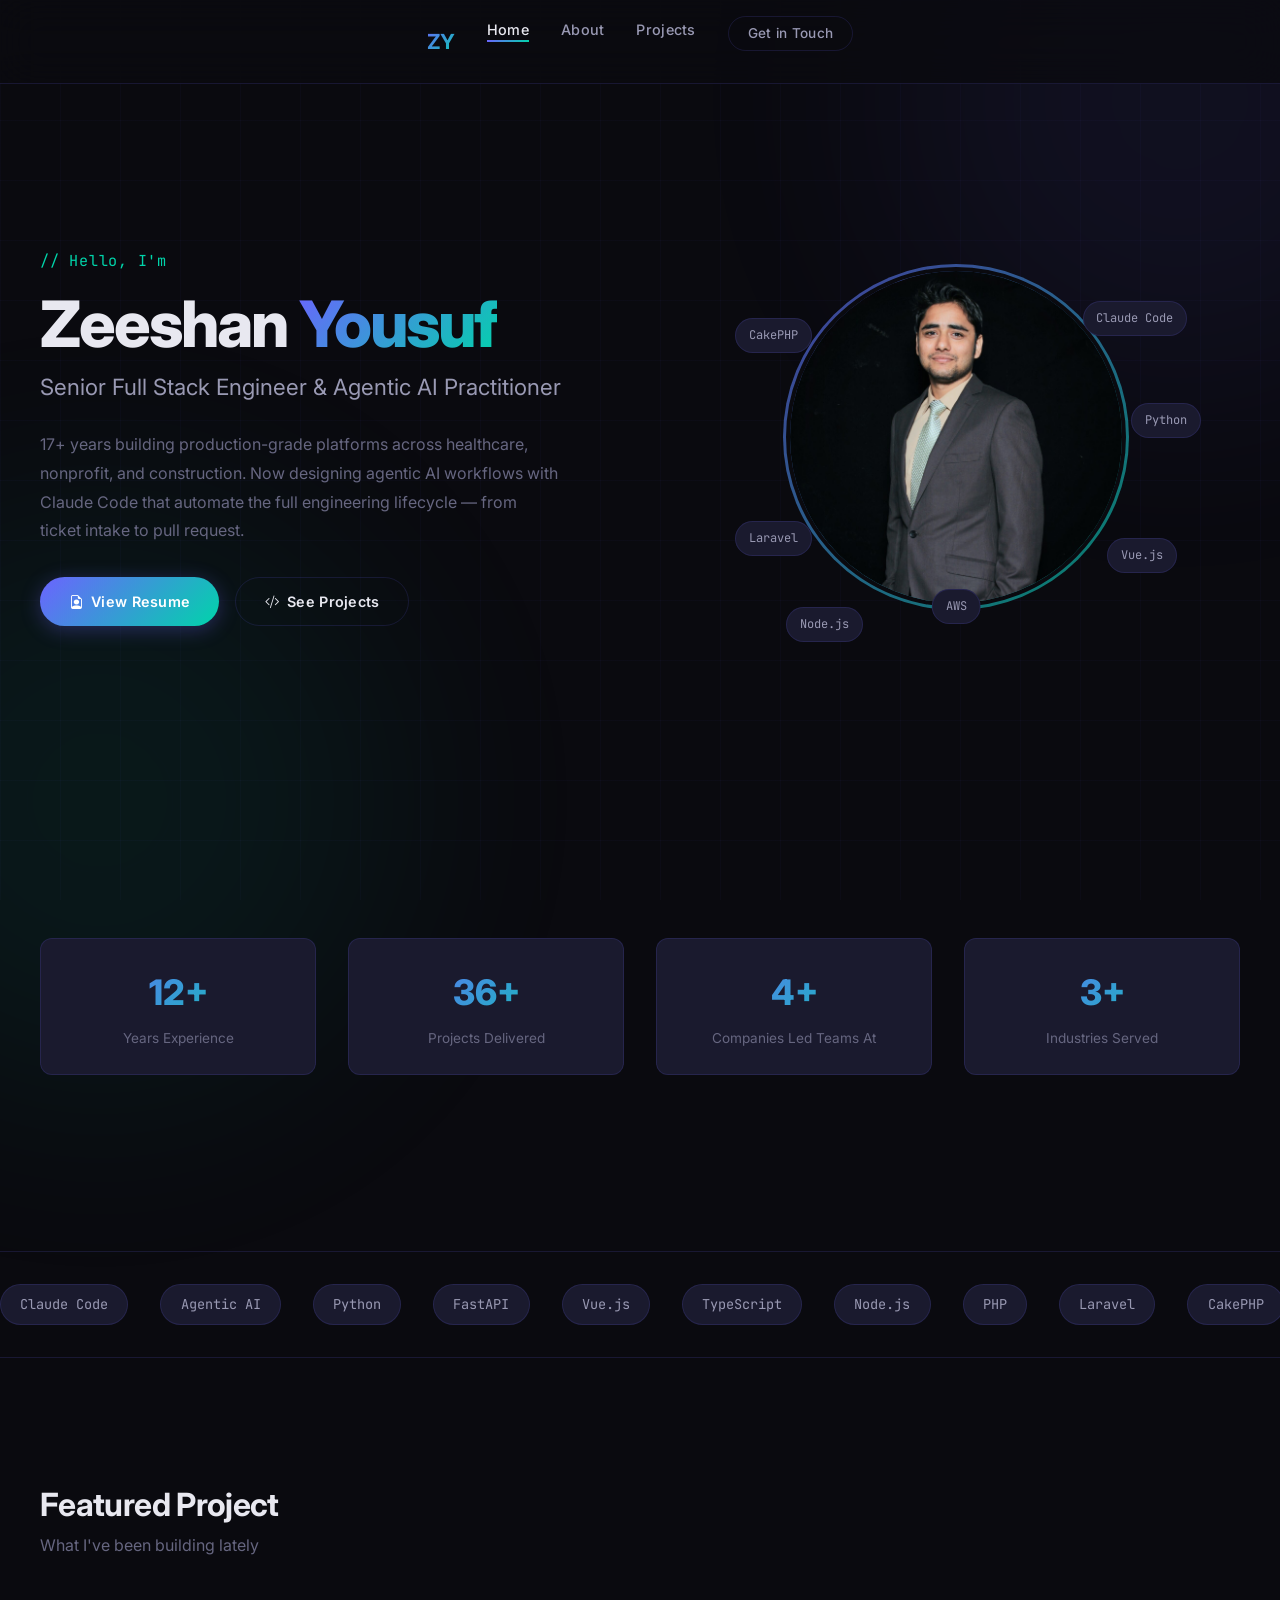
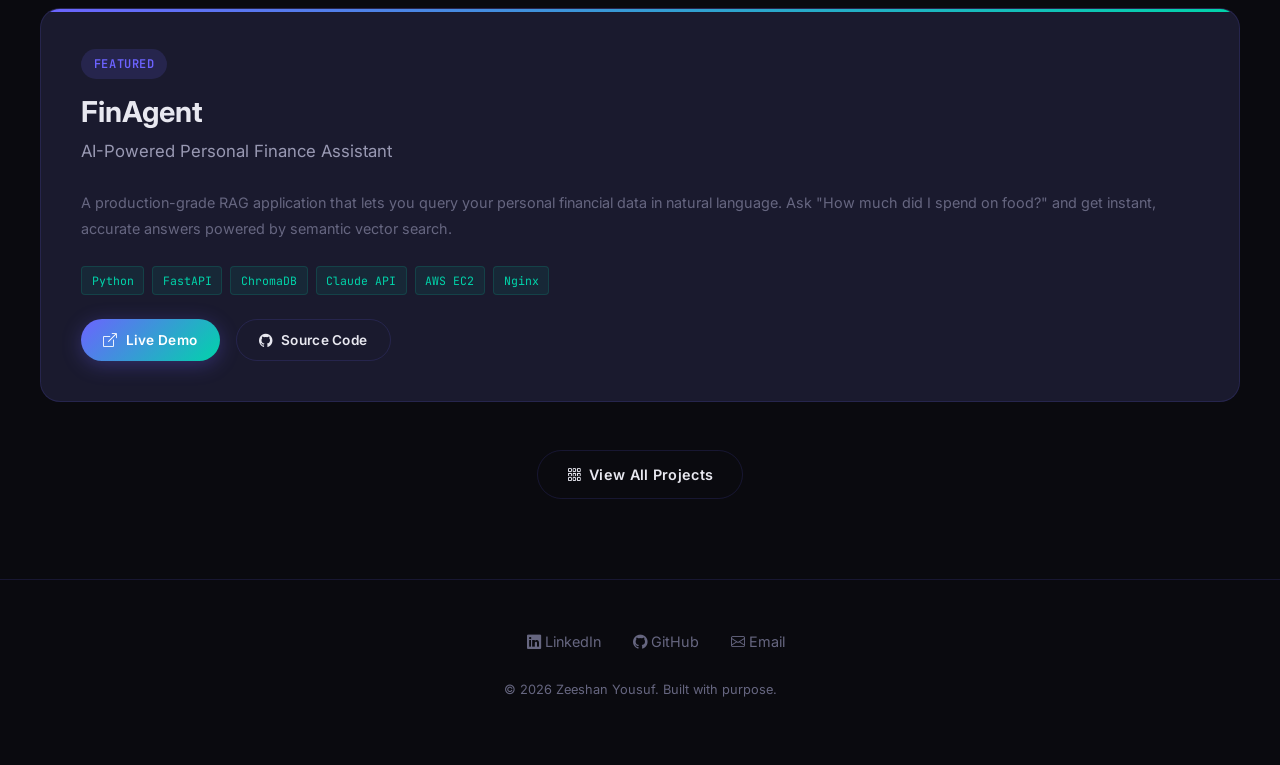
==== index.html @ 99ed528f "Initial portfolio site" ====
<!DOCTYPE html>
<html lang="en">
<head>
  <meta charset="UTF-8">
  <meta name="viewport" content="width=device-width, initial-scale=1.0">
  <title>Zeeshan Yousuf - Senior Full Stack Engineer & AI Practitioner</title>
  <meta name="description" content="Zeeshan Yousuf - Senior Full Stack Engineer & Agentic AI Practitioner with 17+ years of experience building production-grade web platforms and AI-powered systems.">
  <meta name="keywords" content="Zeeshan Yousuf, Full Stack Engineer, AI Engineer, Agentic AI, Software Developer, Vue.js, Node.js, Python, Cloud Architecture">
  <meta name="author" content="Zeeshan Yousuf">

  <!-- Open Graph -->
  <meta property="og:title" content="Zeeshan Yousuf - Senior Full Stack Engineer & AI Practitioner">
  <meta property="og:description" content="17+ years building production-grade web platforms. Now designing agentic AI workflows that automate the full engineering lifecycle.">
  <meta property="og:type" content="website">
  <meta property="og:url" content="https://zeeshanyousuf.io">

  <!-- Twitter Card -->
  <meta name="twitter:card" content="summary_large_image">
  <meta name="twitter:title" content="Zeeshan Yousuf - Senior Full Stack Engineer & AI Practitioner">

  <!-- JSON-LD Structured Data -->
  <script type="application/ld+json">
  {
    "@context": "https://schema.org",
    "@type": "Person",
    "name": "Zeeshan Yousuf",
    "url": "https://zeeshanyousuf.io",
    "jobTitle": "Senior Full Stack Engineer & Agentic AI Practitioner",
    "email": "manoswati@gmail.com",
    "sameAs": [
      "https://linkedin.com/in/zeeshanyousuf",
      "https://github.com/ZeeshanYousuf"
    ],
    "knowsAbout": ["Full Stack Development", "Agentic AI", "Cloud Architecture", "Vue.js", "Node.js", "Python", "AWS"]
  }
  </script>

  <!-- Fonts -->
  <link rel="preconnect" href="https://fonts.googleapis.com">
  <link rel="preconnect" href="https://fonts.gstatic.com" crossorigin>
  <link href="https://fonts.googleapis.com/css2?family=Inter:wght@300;400;500;600;700;800&family=JetBrains+Mono:wght@400;500;700&display=swap" rel="stylesheet">

  <!-- Bootstrap 5 -->
  <link href="https://cdn.jsdelivr.net/npm/bootstrap@5.3.3/dist/css/bootstrap.min.css" rel="stylesheet">
  <!-- Bootstrap Icons -->
  <link href="https://cdn.jsdelivr.net/npm/bootstrap-icons@1.11.3/font/bootstrap-icons.min.css" rel="stylesheet">

  <link rel="stylesheet" href="styles.css">
  <link rel="canonical" href="https://zeeshanyousuf.io">
</head>
<body>

  <!-- Background Effects -->
  <div class="bg-grid"></div>
  <div class="bg-glow bg-glow-1"></div>
  <div class="bg-glow bg-glow-2"></div>

  <!-- Navigation -->
  <nav class="nav">
    <div class="nav-inner">
      <a href="index.html" class="nav-logo">ZY</a>
      <button class="nav-toggle" id="navToggle" aria-label="Toggle navigation">
        <span></span><span></span><span></span>
      </button>
      <ul class="nav-links" id="navLinks">
        <li><a href="index.html" class="active">Home</a></li>
        <li><a href="about.html">About</a></li>
        <li><a href="projects.html">Projects</a></li>
        <li><a href="mailto:manoswati@gmail.com" class="btn btn-outline" style="padding: 0.4rem 1.2rem; font-size: 0.85rem;">Get in Touch</a></li>
      </ul>
    </div>
  </nav>

  <!-- Hero Section -->
  <section class="hero">
    <div class="hero-content">
      <div class="hero-text">
        <p class="hero-greeting">// Hello, I'm</p>
        <h1 class="hero-name">Zeeshan <span class="gradient-text">Yousuf</span></h1>
        <p class="hero-title">Senior Full Stack Engineer & Agentic AI Practitioner</p>
        <p class="hero-summary">
          17+ years building production-grade platforms across healthcare, nonprofit, and construction.
          Now designing agentic AI workflows with Claude Code that automate the full engineering lifecycle —
          from ticket intake to pull request.
        </p>
        <div class="hero-cta">
          <a href="about.html" class="btn btn-primary">
            <i class="bi bi-file-earmark-person"></i> View Resume
          </a>
          <a href="projects.html" class="btn btn-outline">
            <i class="bi bi-code-slash"></i> See Projects
          </a>
        </div>
      </div>

      <div class="hero-photo">
        <div class="photo-frame">
          <!-- Replace with your photo: <img src="assets/photo.jpg" alt="Zeeshan Yousuf"> -->
          <img src="assets/photo.JPG" alt="Zeeshan Yousuf" onerror="this.style.display='none';this.nextElementSibling.style.display='flex';">
          <div class="photo-placeholder" style="display:none;">
            <i class="bi bi-person-fill"></i>
          </div>
          <span class="tech-float">Claude Code</span>
          <span class="tech-float">Python</span>
          <span class="tech-float">Vue.js</span>
          <span class="tech-float">AWS</span>
          <span class="tech-float">Laravel</span>
          <span class="tech-float">CakePHP</span>
          <span class="tech-float">Node.js</span>
        </div>
      </div>
    </div>
  </section>

  <!-- Stats -->
  <section class="section">
    <div class="section-inner">
      <div class="stats">
        <div class="stat fade-in">
          <div class="stat-number" data-count="17">0</div>
          <div class="stat-label">Years Experience</div>
        </div>
        <div class="stat fade-in">
          <div class="stat-number" data-count="50">0</div>
          <div class="stat-label">Projects Delivered</div>
        </div>
        <div class="stat fade-in">
          <div class="stat-number" data-count="6">0</div>
          <div class="stat-label">Companies Led Teams At</div>
        </div>
        <div class="stat fade-in">
          <div class="stat-number" data-count="5">0</div>
          <div class="stat-label">Industries Served</div>
        </div>
      </div>
    </div>
  </section>

  <!-- Skills Marquee -->
  <section class="skills-marquee">
    <div class="marquee-track">
      <span class="skill-tag">Claude Code</span>
      <span class="skill-tag">Agentic AI</span>
      <span class="skill-tag">Python</span>
      <span class="skill-tag">FastAPI</span>
      <span class="skill-tag">Vue.js</span>
      <span class="skill-tag">TypeScript</span>
      <span class="skill-tag">Node.js</span>
      <span class="skill-tag">PHP</span>
      <span class="skill-tag">Laravel</span>
      <span class="skill-tag">CakePHP</span>
      <span class="skill-tag">AWS</span>
      <span class="skill-tag">Docker</span>
      <span class="skill-tag">MongoDB</span>
      <span class="skill-tag">MySQL</span>
      <span class="skill-tag">Redis</span>
      <span class="skill-tag">ChromaDB</span>
      <span class="skill-tag">REST APIs</span>
      <span class="skill-tag">CI/CD</span>
      <span class="skill-tag">Microservices</span>
      <span class="skill-tag">Stripe</span>
      <!-- Duplicate for seamless loop -->
      <span class="skill-tag">Claude Code</span>
      <span class="skill-tag">Agentic AI</span>
      <span class="skill-tag">Python</span>
      <span class="skill-tag">FastAPI</span>
      <span class="skill-tag">Vue.js</span>
      <span class="skill-tag">TypeScript</span>
      <span class="skill-tag">Node.js</span>
      <span class="skill-tag">PHP</span>
      <span class="skill-tag">Laravel</span>
      <span class="skill-tag">CakePHP</span>
      <span class="skill-tag">AWS</span>
      <span class="skill-tag">Docker</span>
      <span class="skill-tag">MongoDB</span>
      <span class="skill-tag">MySQL</span>
      <span class="skill-tag">Redis</span>
      <span class="skill-tag">ChromaDB</span>
      <span class="skill-tag">REST APIs</span>
      <span class="skill-tag">CI/CD</span>
      <span class="skill-tag">Microservices</span>
      <span class="skill-tag">Stripe</span>
    </div>
  </section>

  <!-- Featured Project Preview -->
  <section class="section">
    <div class="section-inner">
      <h2 class="section-title fade-in">Featured Project</h2>
      <p class="section-subtitle fade-in">What I've been building lately</p>

      <div class="project-hero fade-in">
        <span class="project-hero-badge">FEATURED</span>
        <h3 class="project-hero-title">FinAgent</h3>
        <p class="project-hero-subtitle">AI-Powered Personal Finance Assistant</p>
        <p class="project-hero-details" style="list-style: none;">
          A production-grade RAG application that lets you query your personal financial data
          in natural language. Ask "How much did I spend on food?" and get instant, accurate answers
          powered by semantic vector search.
        </p>
        <div class="project-hero-tech">
          <span class="tech-badge">Python</span>
          <span class="tech-badge">FastAPI</span>
          <span class="tech-badge">ChromaDB</span>
          <span class="tech-badge">Claude API</span>
          <span class="tech-badge">AWS EC2</span>
          <span class="tech-badge">Nginx</span>
        </div>
        <div class="project-hero-links">
          <a href="https://finagent.zeeshanyousuf.io" target="_blank" class="btn btn-primary" style="font-size:0.85rem; padding:0.6rem 1.4rem;">
            <i class="bi bi-box-arrow-up-right"></i> Live Demo
          </a>
          <a href="https://github.com/ZeeshanYousuf/finagent" target="_blank" class="btn btn-outline" style="font-size:0.85rem; padding:0.6rem 1.4rem;">
            <i class="bi bi-github"></i> Source Code
          </a>
        </div>
      </div>

      <div class="text-center">
        <a href="projects.html" class="btn btn-outline">
          <i class="bi bi-grid-3x3-gap"></i> View All Projects
        </a>
      </div>
    </div>
  </section>

  <!-- Footer -->
  <footer class="footer">
    <div class="footer-inner">
      <ul class="footer-links">
        <li><a href="https://linkedin.com/in/zeeshanyousuf" target="_blank"><i class="bi bi-linkedin"></i> LinkedIn</a></li>
        <li><a href="https://github.com/ZeeshanYousuf" target="_blank"><i class="bi bi-github"></i> GitHub</a></li>
        <li><a href="mailto:manoswati@gmail.com"><i class="bi bi-envelope"></i> Email</a></li>
      </ul>
      <p class="footer-copy">&copy; 2026 Zeeshan Yousuf. Built with purpose.</p>
    </div>
  </footer>

  <!-- Bootstrap JS + jQuery -->
  <script src="https://code.jquery.com/jquery-3.7.1.min.js"></script>
  <script src="https://cdn.jsdelivr.net/npm/bootstrap@5.3.3/dist/js/bootstrap.bundle.min.js"></script>
  <script src="main.js"></script>
</body>
</html>
---- styles.css ----
/* ============================================
   Zeeshan Yousuf - Portfolio
   Dark modern theme with gradient accents
   ============================================ */

/* --- Reset & Base --- */
*, *::before, *::after { margin: 0; padding: 0; box-sizing: border-box; }

:root {
  --bg-primary: #0a0a0f;
  --bg-secondary: #12121a;
  --bg-card: #1a1a2e;
  --bg-card-hover: #1f1f35;
  --text-primary: #e8e8f0;
  --text-secondary: #9999b3;
  --text-muted: #666680;
  --accent-1: #6c63ff;
  --accent-2: #00d4aa;
  --accent-gradient: linear-gradient(135deg, #6c63ff 0%, #00d4aa 100%);
  --accent-gradient-text: linear-gradient(135deg, #6c63ff 0%, #00d4aa 50%, #6c63ff 100%);
  --border-subtle: rgba(108, 99, 255, 0.15);
  --shadow-glow: 0 0 30px rgba(108, 99, 255, 0.1);
  --radius: 12px;
  --radius-lg: 20px;
  --transition: 0.3s cubic-bezier(0.4, 0, 0.2, 1);
  --font-main: 'Inter', -apple-system, BlinkMacSystemFont, 'Segoe UI', sans-serif;
  --font-mono: 'JetBrains Mono', 'Fira Code', monospace;
  --max-width: 1200px;
}

html { scroll-behavior: smooth; }

body {
  font-family: var(--font-main);
  background: var(--bg-primary);
  color: var(--text-primary);
  line-height: 1.7;
  overflow-x: hidden;
}

a { color: var(--accent-2); text-decoration: none; transition: var(--transition); }
a:hover { color: var(--accent-1); }

img { max-width: 100%; display: block; }

/* --- Background Effects --- */
.bg-grid {
  position: fixed;
  top: 0; left: 0;
  width: 100%; height: 100%;
  background-image:
    linear-gradient(rgba(108, 99, 255, 0.03) 1px, transparent 1px),
    linear-gradient(90deg, rgba(108, 99, 255, 0.03) 1px, transparent 1px);
  background-size: 60px 60px;
  z-index: 0;
  pointer-events: none;
}

.bg-glow {
  position: fixed;
  width: 600px; height: 600px;
  border-radius: 50%;
  filter: blur(120px);
  opacity: 0.07;
  z-index: 0;
  pointer-events: none;
}

.bg-glow-1 { top: -200px; right: -200px; background: var(--accent-1); }
.bg-glow-2 { bottom: -200px; left: -200px; background: var(--accent-2); }

/* --- Navigation --- */
.nav {
  position: fixed;
  top: 0; left: 0; right: 0;
  z-index: 1000;
  padding: 1rem 2rem;
  backdrop-filter: blur(20px);
  background: rgba(10, 10, 15, 0.8);
  border-bottom: 1px solid var(--border-subtle);
  transition: var(--transition);
}

.nav-inner {
  max-width: var(--max-width);
  margin: 0 auto;
  display: flex;
  align-items: center;
  justify-content: space-between;
}

.nav-logo {
  font-size: 1.3rem;
  font-weight: 700;
  background: var(--accent-gradient);
  -webkit-background-clip: text;
  -webkit-text-fill-color: transparent;
  background-clip: text;
  letter-spacing: -0.02em;
}

.nav-links { display: flex; gap: 2rem; list-style: none; }

.nav-links a {
  color: var(--text-secondary);
  font-size: 0.9rem;
  font-weight: 500;
  letter-spacing: 0.02em;
  position: relative;
  padding: 0.25rem 0;
}

.nav-links a::after {
  content: '';
  position: absolute;
  bottom: 0; left: 0;
  width: 0; height: 2px;
  background: var(--accent-gradient);
  transition: width var(--transition);
}

.nav-links a:hover { color: var(--text-primary); }
.nav-links a:hover::after,
.nav-links a.active::after { width: 100%; }
.nav-links a.active { color: var(--text-primary); }

/* Mobile nav toggle */
.nav-toggle { display: none; background: none; border: none; cursor: pointer; padding: 0.5rem; }
.nav-toggle span {
  display: block; width: 24px; height: 2px;
  background: var(--text-primary);
  margin: 6px 0;
  transition: var(--transition);
}

/* --- Hero Section --- */
.hero {
  min-height: 90vh;
  display: flex;
  align-items: center;
  justify-content: center;
  position: relative;
  z-index: 1;
  padding: 6rem 2rem 2rem;
}

.hero-content {
  max-width: var(--max-width);
  width: 100%;
  display: grid;
  grid-template-columns: 1fr 1fr;
  gap: 4rem;
  align-items: center;
}

.hero-text { animation: fadeInUp 0.8s ease-out; }

.hero-greeting {
  font-family: var(--font-mono);
  font-size: 0.95rem;
  color: var(--accent-2);
  margin-bottom: 1rem;
  letter-spacing: 0.05em;
}

.hero-name {
  font-size: clamp(2.5rem, 5vw, 4rem);
  font-weight: 800;
  line-height: 1.1;
  margin-bottom: 0.5rem;
  letter-spacing: -0.03em;
}

.hero-name .gradient-text {
  background: var(--accent-gradient);
  -webkit-background-clip: text;
  -webkit-text-fill-color: transparent;
  background-clip: text;
}

.hero-title {
  font-size: clamp(1.1rem, 2vw, 1.4rem);
  color: var(--text-secondary);
  font-weight: 400;
  margin-bottom: 1.5rem;
}

.hero-summary {
  color: var(--text-muted);
  font-size: 1rem;
  max-width: 520px;
  margin-bottom: 2rem;
  line-height: 1.8;
}

.hero-cta { display: flex; gap: 1rem; flex-wrap: wrap; }

.btn {
  display: inline-flex;
  align-items: center;
  gap: 0.5rem;
  padding: 0.8rem 1.8rem;
  border-radius: 50px;
  font-size: 0.9rem;
  font-weight: 600;
  letter-spacing: 0.02em;
  transition: var(--transition);
  cursor: pointer;
  border: none;
}

.btn-primary {
  background: var(--accent-gradient);
  color: #fff;
  box-shadow: 0 4px 20px rgba(108, 99, 255, 0.3);
}

.btn-primary:hover {
  transform: translateY(-2px);
  box-shadow: 0 8px 30px rgba(108, 99, 255, 0.4);
  color: #fff;
}

.btn-outline {
  background: transparent;
  color: var(--text-primary);
  border: 1px solid var(--border-subtle);
}

.btn-outline:hover {
  border-color: var(--accent-1);
  background: rgba(108, 99, 255, 0.05);
  color: var(--text-primary);
  transform: translateY(-2px);
}

/* Hero photo */
.hero-photo {
  display: flex;
  justify-content: center;
  align-items: center;
  animation: fadeInUp 0.8s ease-out 0.2s both;
}

.photo-frame {
  position: relative;
  width: 340px;
  height: 340px;
}

.photo-frame::before {
  content: '';
  position: absolute;
  inset: -3px;
  border-radius: 50%;
  background: var(--accent-gradient);
  opacity: 0.6;
  animation: rotate 8s linear infinite;
}

@keyframes rotate {
  to { transform: rotate(360deg); }
}

.photo-frame img {
  width: 100%;
  height: 100%;
  object-fit: cover;
  object-position: center 15%;
  border-radius: 50%;
  position: relative;
  z-index: 1;
  border: 4px solid var(--bg-primary);
}

.photo-placeholder {
  width: 100%;
  height: 100%;
  border-radius: 50%;
  background: var(--bg-card);
  display: flex;
  align-items: center;
  justify-content: center;
  position: relative;
  z-index: 1;
  border: 4px solid var(--bg-primary);
  font-size: 5rem;
  color: var(--text-muted);
}

/* Floating tech badges around photo */
.tech-float {
  position: absolute;
  padding: 0.4rem 0.8rem;
  background: var(--bg-card);
  border: 1px solid var(--border-subtle);
  border-radius: 50px;
  font-size: 0.75rem;
  font-family: var(--font-mono);
  color: var(--text-secondary);
  z-index: 2;
  animation: float 3s ease-in-out infinite;
  white-space: nowrap;
}

.tech-float:nth-child(2) { top: -5%; left: 50%; transform: translateX(-50%); animation-delay: 0s; }
.tech-float:nth-child(3) { top: 10%; right: -18%; animation-delay: 0.5s; }
.tech-float:nth-child(4) { top: 40%; right: -22%; animation-delay: 1s; }
.tech-float:nth-child(5) { bottom: 10%; right: -15%; animation-delay: 1.5s; }
.tech-float:nth-child(6) { bottom: -5%; left: 50%; transform: translateX(-50%); animation-delay: 2s; }
.tech-float:nth-child(7) { bottom: 15%; left: -15%; animation-delay: 2.5s; }
.tech-float:nth-child(8) { top: 15%; left: -15%; animation-delay: 3s; }

@keyframes float {
  0%, 100% { transform: translateY(0); }
  50% { transform: translateY(-10px); }
}

/* --- Section Shared --- */
.section {
  position: relative;
  z-index: 1;
  padding: 5rem 2rem;
}

.section-inner {
  max-width: var(--max-width);
  margin: 0 auto;
}

.section-title {
  font-size: 2rem;
  font-weight: 700;
  margin-bottom: 0.5rem;
  letter-spacing: -0.02em;
}

.section-subtitle {
  color: var(--text-muted);
  font-size: 1rem;
  margin-bottom: 3rem;
}

/* --- Stats Bar (landing) --- */
.stats {
  display: grid;
  grid-template-columns: repeat(4, 1fr);
  gap: 2rem;
  padding: 3rem 0;
}

.stat {
  text-align: center;
  padding: 1.5rem;
  background: var(--bg-card);
  border: 1px solid var(--border-subtle);
  border-radius: var(--radius);
  transition: var(--transition);
}

.stat:hover {
  border-color: var(--accent-1);
  transform: translateY(-4px);
  box-shadow: var(--shadow-glow);
}

.stat-number {
  font-size: 2.2rem;
  font-weight: 800;
  background: var(--accent-gradient);
  -webkit-background-clip: text;
  -webkit-text-fill-color: transparent;
  background-clip: text;
}

.stat-label {
  font-size: 0.85rem;
  color: var(--text-muted);
  margin-top: 0.25rem;
}

/* --- Skills Marquee (landing) --- */
.skills-marquee {
  overflow: hidden;
  padding: 2rem 0;
  border-top: 1px solid var(--border-subtle);
  border-bottom: 1px solid var(--border-subtle);
  margin: 3rem 0;
}

.marquee-track {
  display: flex;
  gap: 2rem;
  animation: scroll 30s linear infinite;
  width: max-content;
}

.marquee-track:hover { animation-play-state: paused; }

.skill-tag {
  padding: 0.5rem 1.2rem;
  background: var(--bg-card);
  border: 1px solid var(--border-subtle);
  border-radius: 50px;
  font-size: 0.85rem;
  font-family: var(--font-mono);
  color: var(--text-secondary);
  white-space: nowrap;
}

@keyframes scroll {
  to { transform: translateX(-50%); }
}

/* --- Timeline (about page) --- */
.timeline { position: relative; padding-left: 3rem; }

.timeline::before {
  content: '';
  position: absolute;
  left: 0;
  top: 0;
  bottom: 0;
  width: 2px;
  background: linear-gradient(to bottom, var(--accent-1), var(--accent-2), transparent);
}

.timeline-item {
  position: relative;
  margin-bottom: 3rem;
  opacity: 0;
  transform: translateY(20px);
  transition: opacity 0.6s ease, transform 0.6s ease;
}

.timeline-item.visible {
  opacity: 1;
  transform: translateY(0);
}

.timeline-item::before {
  content: '';
  position: absolute;
  left: -3rem;
  top: 0.5rem;
  width: 12px;
  height: 12px;
  border-radius: 50%;
  background: var(--accent-gradient);
  transform: translateX(-5px);
  box-shadow: 0 0 10px rgba(108, 99, 255, 0.4);
}

.timeline-date {
  font-family: var(--font-mono);
  font-size: 0.8rem;
  color: var(--accent-2);
  margin-bottom: 0.3rem;
}

.timeline-role {
  font-size: 1.2rem;
  font-weight: 700;
  margin-bottom: 0.2rem;
}

.timeline-company {
  font-size: 0.95rem;
  color: var(--text-secondary);
  margin-bottom: 0.75rem;
}

.timeline-project {
  font-weight: 600;
  color: var(--accent-2);
  font-size: 0.95rem;
  margin-bottom: 0.4rem;
  margin-top: 1rem;
}

.timeline-desc {
  color: var(--text-muted);
  font-size: 0.9rem;
  line-height: 1.7;
}

.timeline-desc li {
  margin-bottom: 0.4rem;
  list-style: none;
  position: relative;
  padding-left: 1.2rem;
}

.timeline-desc li::before {
  content: '>';
  position: absolute;
  left: 0;
  color: var(--accent-1);
  font-family: var(--font-mono);
  font-weight: 700;
}

/* --- Skills Grid (about page) --- */
.skills-grid {
  display: grid;
  grid-template-columns: repeat(auto-fit, minmax(280px, 1fr));
  gap: 1.5rem;
  margin-top: 2rem;
}

.skill-category {
  background: var(--bg-card);
  border: 1px solid var(--border-subtle);
  border-radius: var(--radius);
  padding: 1.5rem;
  transition: var(--transition);
}

.skill-category:hover {
  border-color: var(--accent-1);
  box-shadow: var(--shadow-glow);
}

.skill-category-title {
  font-size: 0.85rem;
  font-weight: 600;
  color: var(--accent-2);
  text-transform: uppercase;
  letter-spacing: 0.1em;
  margin-bottom: 1rem;
  font-family: var(--font-mono);
}

.skill-tags {
  display: flex;
  flex-wrap: wrap;
  gap: 0.5rem;
}

.skill-tag-sm {
  padding: 0.3rem 0.7rem;
  background: rgba(108, 99, 255, 0.08);
  border: 1px solid rgba(108, 99, 255, 0.15);
  border-radius: 6px;
  font-size: 0.78rem;
  color: var(--text-secondary);
  font-family: var(--font-mono);
}

/* --- Project Cards --- */
.project-hero {
  background: var(--bg-card);
  border: 1px solid var(--border-subtle);
  border-radius: var(--radius-lg);
  padding: 2.5rem;
  margin-bottom: 3rem;
  transition: var(--transition);
  position: relative;
  overflow: hidden;
}

.project-hero::before {
  content: '';
  position: absolute;
  top: 0; left: 0; right: 0;
  height: 3px;
  background: var(--accent-gradient);
}

.project-hero:hover {
  border-color: var(--accent-1);
  box-shadow: var(--shadow-glow);
  transform: translateY(-4px);
}

.project-hero-badge {
  display: inline-block;
  padding: 0.3rem 0.8rem;
  background: rgba(108, 99, 255, 0.15);
  color: var(--accent-1);
  border-radius: 50px;
  font-size: 0.75rem;
  font-weight: 600;
  font-family: var(--font-mono);
  margin-bottom: 1rem;
  letter-spacing: 0.05em;
}

.project-hero-title {
  font-size: 1.8rem;
  font-weight: 700;
  margin-bottom: 0.5rem;
}

.project-hero-subtitle {
  color: var(--text-secondary);
  margin-bottom: 1.5rem;
  font-size: 1.05rem;
}

.project-hero-details {
  color: var(--text-muted);
  font-size: 0.9rem;
  line-height: 1.8;
}

.project-hero-details li {
  list-style: none;
  padding-left: 1.5rem;
  position: relative;
  margin-bottom: 0.5rem;
}

.project-hero-details li::before {
  content: '>';
  position: absolute;
  left: 0;
  color: var(--accent-2);
  font-family: var(--font-mono);
  font-weight: 700;
}

.project-hero-tech {
  display: flex;
  flex-wrap: wrap;
  gap: 0.5rem;
  margin-top: 1.5rem;
}

.project-hero-links {
  display: flex;
  gap: 1rem;
  margin-top: 1.5rem;
}

.projects-grid {
  display: grid;
  grid-template-columns: repeat(auto-fill, minmax(320px, 1fr));
  gap: 1.5rem;
}

.project-card {
  background: var(--bg-card);
  border: 1px solid var(--border-subtle);
  border-radius: var(--radius);
  overflow: hidden;
  transition: var(--transition);
  cursor: pointer;
}

.project-card:hover {
  border-color: var(--accent-1);
  transform: translateY(-6px);
  box-shadow: var(--shadow-glow);
}

.project-card-preview {
  height: 180px;
  background: var(--bg-secondary);
  display: flex;
  align-items: center;
  justify-content: center;
  position: relative;
  overflow: hidden;
}

.project-card-preview img {
  width: 100%;
  height: 100%;
  object-fit: cover;
}

.project-card-icon {
  font-size: 3rem;
  opacity: 0.5;
}

.project-card-body { padding: 1.5rem; }

.project-card-title {
  font-size: 1.15rem;
  font-weight: 700;
  margin-bottom: 0.5rem;
}

.project-card-desc {
  color: var(--text-muted);
  font-size: 0.85rem;
  line-height: 1.6;
  margin-bottom: 1rem;
}

.project-card-tech {
  display: flex;
  flex-wrap: wrap;
  gap: 0.4rem;
}

.tech-badge {
  padding: 0.25rem 0.6rem;
  background: rgba(0, 212, 170, 0.08);
  border: 1px solid rgba(0, 212, 170, 0.15);
  border-radius: 4px;
  font-size: 0.72rem;
  font-family: var(--font-mono);
  color: var(--accent-2);
}

/* --- Footer --- */
.footer {
  position: relative;
  z-index: 1;
  padding: 3rem 2rem;
  border-top: 1px solid var(--border-subtle);
  text-align: center;
}

.footer-inner {
  max-width: var(--max-width);
  margin: 0 auto;
}

.footer-links {
  display: flex;
  justify-content: center;
  gap: 2rem;
  margin-bottom: 1.5rem;
  list-style: none;
}

.footer-links a {
  color: var(--text-muted);
  font-size: 0.9rem;
  transition: var(--transition);
}

.footer-links a:hover { color: var(--accent-2); }

.footer-copy {
  color: var(--text-muted);
  font-size: 0.8rem;
}

/* --- Animations --- */
@keyframes fadeInUp {
  from { opacity: 0; transform: translateY(30px); }
  to { opacity: 1; transform: translateY(0); }
}

.fade-in {
  opacity: 0;
  transform: translateY(20px);
  transition: opacity 0.6s ease, transform 0.6s ease;
}

.fade-in.visible {
  opacity: 1;
  transform: translateY(0);
}

/* --- Responsive --- */
@media (max-width: 768px) {
  .hero-content {
    grid-template-columns: 1fr;
    text-align: center;
    gap: 2rem;
  }
  .hero-photo { order: -1; }
  .photo-frame { width: 240px; height: 240px; }
  .hero-summary { margin: 0 auto 2rem; }
  .hero-cta { justify-content: center; }
  .tech-float { display: none; }

  .nav-links { display: none; }
  .nav-links.open {
    display: flex;
    flex-direction: column;
    position: absolute;
    top: 100%; left: 0; right: 0;
    background: rgba(10, 10, 15, 0.95);
    padding: 1rem 2rem;
    gap: 1rem;
    backdrop-filter: blur(20px);
    border-bottom: 1px solid var(--border-subtle);
  }
  .nav-toggle { display: block; }

  .stats { grid-template-columns: repeat(2, 1fr); gap: 1rem; }

  .timeline { padding-left: 2rem; }

  .projects-grid { grid-template-columns: 1fr; }
}

@media (max-width: 480px) {
  .stats { grid-template-columns: 1fr; }
  .hero-cta { flex-direction: column; align-items: center; }
  .btn { width: 100%; justify-content: center; }
}

/* --- Page header (non-home) --- */
.page-header {
  padding: 8rem 2rem 3rem;
  text-align: center;
  position: relative;
  z-index: 1;
}

.page-header-title {
  font-size: clamp(2rem, 4vw, 3rem);
  font-weight: 800;
  margin-bottom: 0.5rem;
  letter-spacing: -0.03em;
}

.page-header-sub {
  color: var(--text-muted);
  font-size: 1.05rem;
}

/* --- Contact Section --- */
.contact-links {
  display: flex;
  gap: 1.5rem;
  flex-wrap: wrap;
  justify-content: center;
  margin-top: 1.5rem;
}

.contact-link {
  display: inline-flex;
  align-items: center;
  gap: 0.5rem;
  padding: 0.6rem 1.2rem;
  background: var(--bg-card);
  border: 1px solid var(--border-subtle);
  border-radius: 50px;
  font-size: 0.85rem;
  color: var(--text-secondary);
  transition: var(--transition);
}

.contact-link:hover {
  border-color: var(--accent-1);
  color: var(--text-primary);
  transform: translateY(-2px);
}

/* --- Professional Experience Cards (about page alt) --- */
.exp-card {
  background: var(--bg-card);
  border: 1px solid var(--border-subtle);
  border-radius: var(--radius);
  padding: 2rem;
  margin-bottom: 1.5rem;
  transition: var(--transition);
}

.exp-card:hover {
  border-color: var(--accent-1);
  box-shadow: var(--shadow-glow);
}
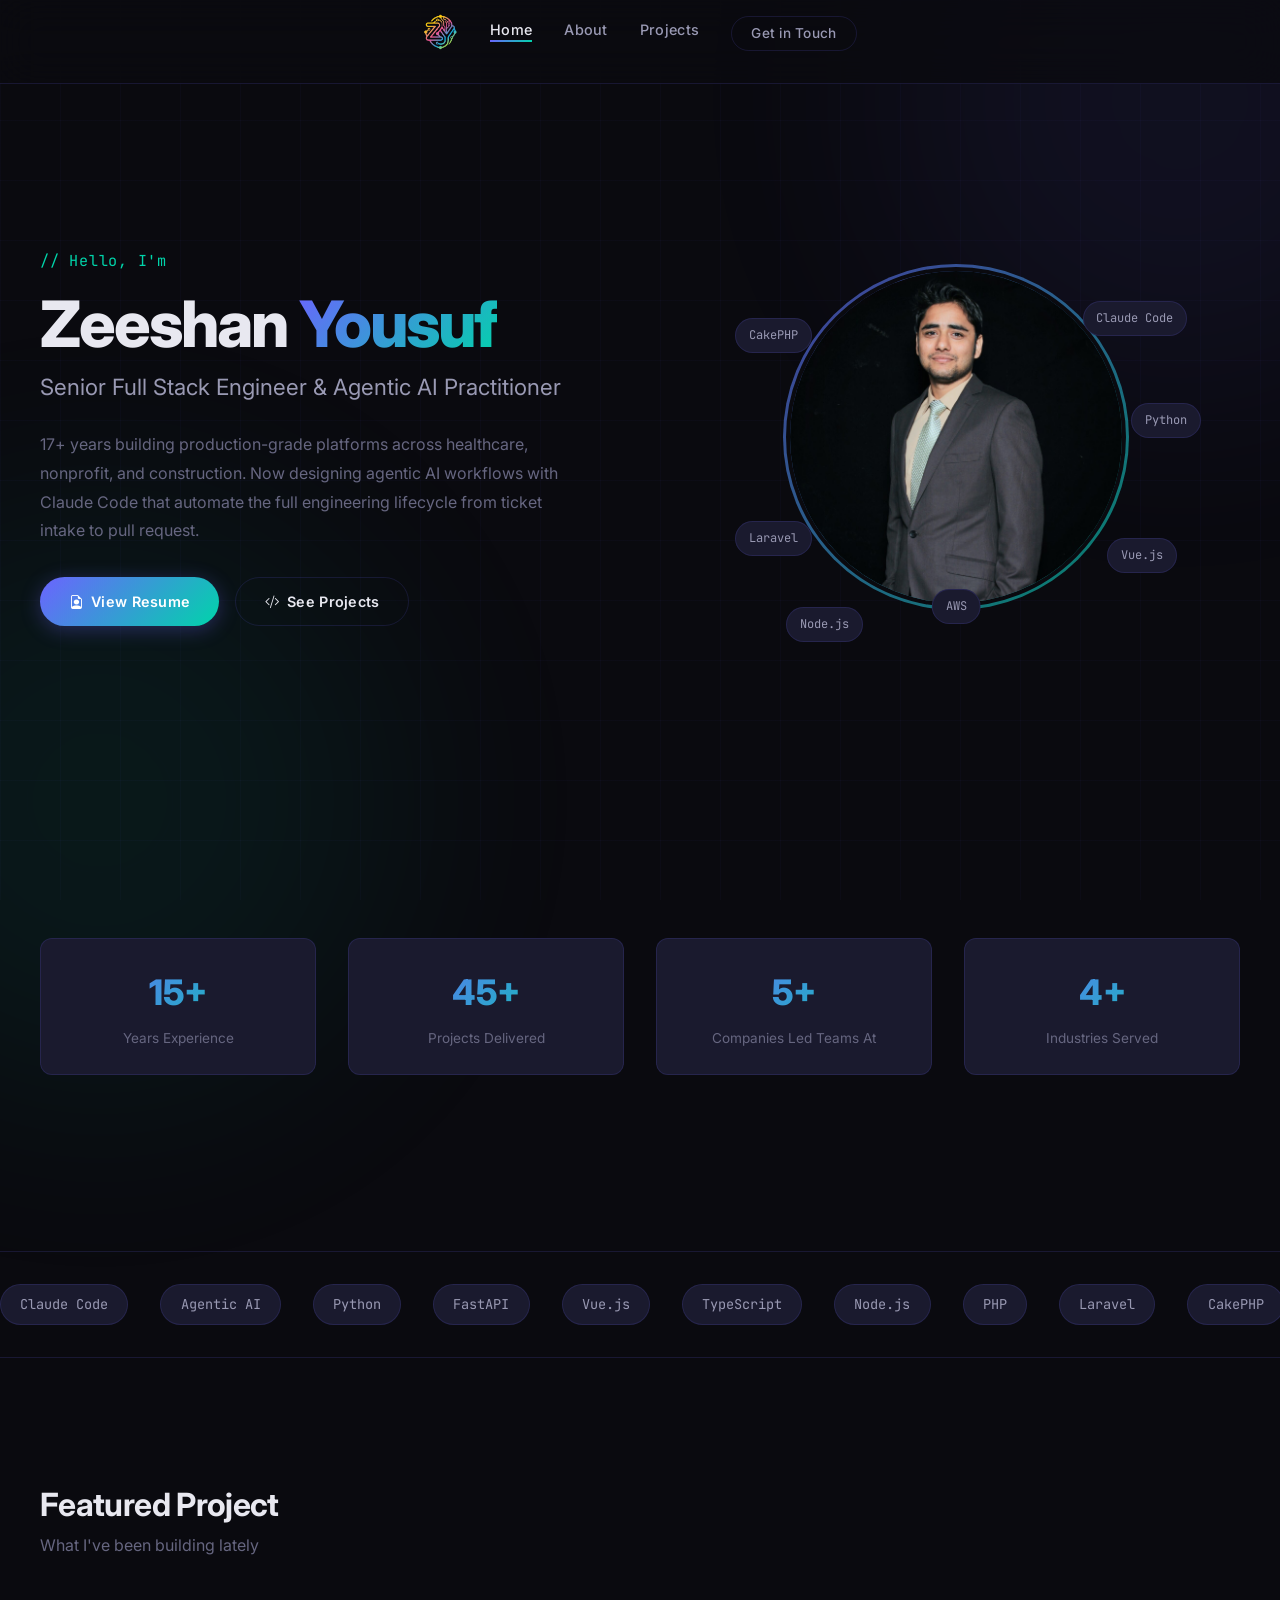
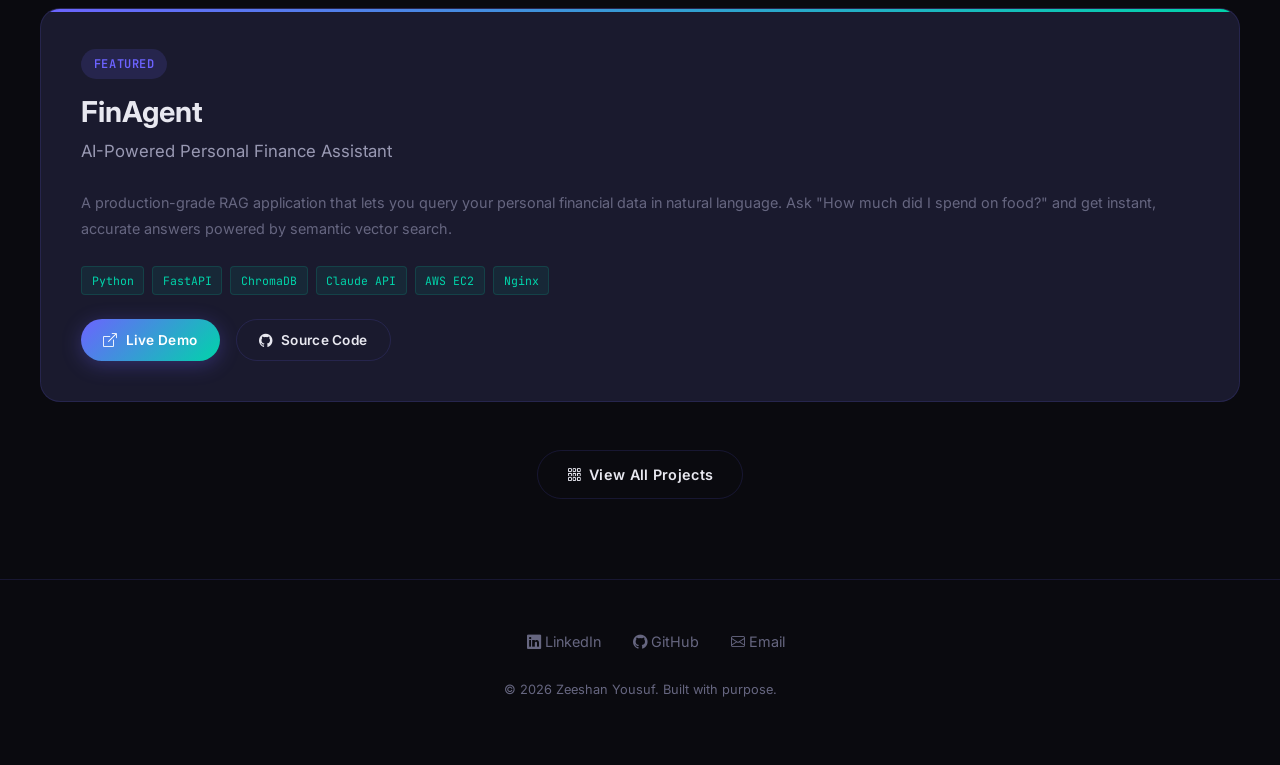
==== commit afa6289f: "Align nav logo and update transparent logo" ====
--- a/index.html
+++ b/index.html
@@ -46,6 +46,7 @@
   <link href="https://cdn.jsdelivr.net/npm/bootstrap-icons@1.11.3/font/bootstrap-icons.min.css" rel="stylesheet">
 
   <link rel="stylesheet" href="styles.css">
+  <link rel="icon" type="image/png" href="assets/logo.png">
   <link rel="canonical" href="https://zeeshanyousuf.io">
 </head>
 <body>
@@ -58,7 +59,7 @@
   <!-- Navigation -->
   <nav class="nav">
     <div class="nav-inner">
-      <a href="index.html" class="nav-logo">ZY</a>
+      <a href="index.html" class="nav-logo"><img src="assets/logo.png" alt="ZY" class="nav-logo-img"></a>
       <button class="nav-toggle" id="navToggle" aria-label="Toggle navigation">
         <span></span><span></span><span></span>
       </button>
@@ -80,7 +81,7 @@
         <p class="hero-title">Senior Full Stack Engineer & Agentic AI Practitioner</p>
         <p class="hero-summary">
           17+ years building production-grade platforms across healthcare, nonprofit, and construction.
-          Now designing agentic AI workflows with Claude Code that automate the full engineering lifecycle —
+          Now designing agentic AI workflows with Claude Code that automate the full engineering lifecycle
           from ticket intake to pull request.
         </p>
         <div class="hero-cta">
--- a/styles.css
+++ b/styles.css
@@ -90,13 +90,22 @@
 }
 
 .nav-logo {
-  font-size: 1.3rem;
-  font-weight: 700;
-  background: var(--accent-gradient);
-  -webkit-background-clip: text;
-  -webkit-text-fill-color: transparent;
-  background-clip: text;
-  letter-spacing: -0.02em;
+  display: flex;
+  align-items: center;
+}
+
+.nav-logo-img {
+  height: 36px;
+  width: auto;
+  border-radius: 4px;
+  transition: var(--transition);
+  vertical-align: middle;
+  margin-top: -20px;
+}
+
+.nav-logo-img:hover {
+  transform: scale(1.05);
+  filter: brightness(1.2);
 }
 
 .nav-links { display: flex; gap: 2rem; list-style: none; }
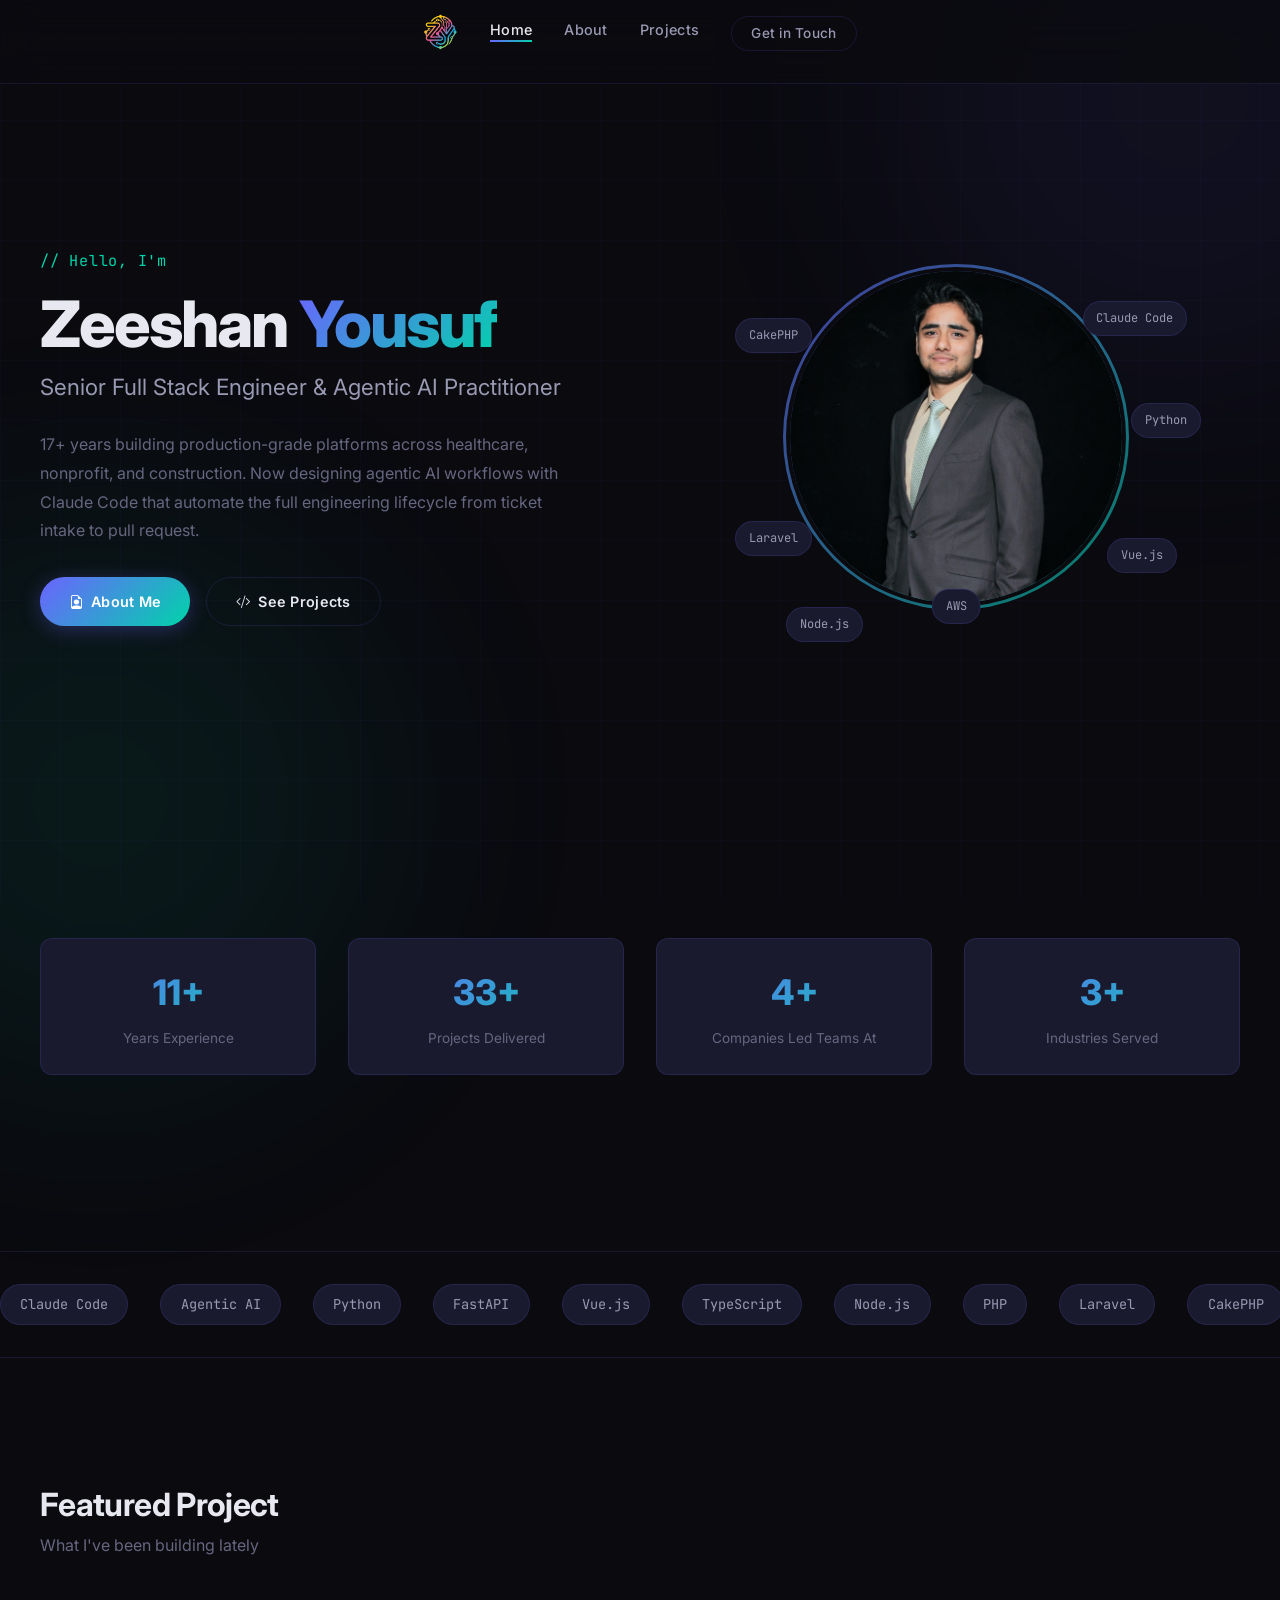
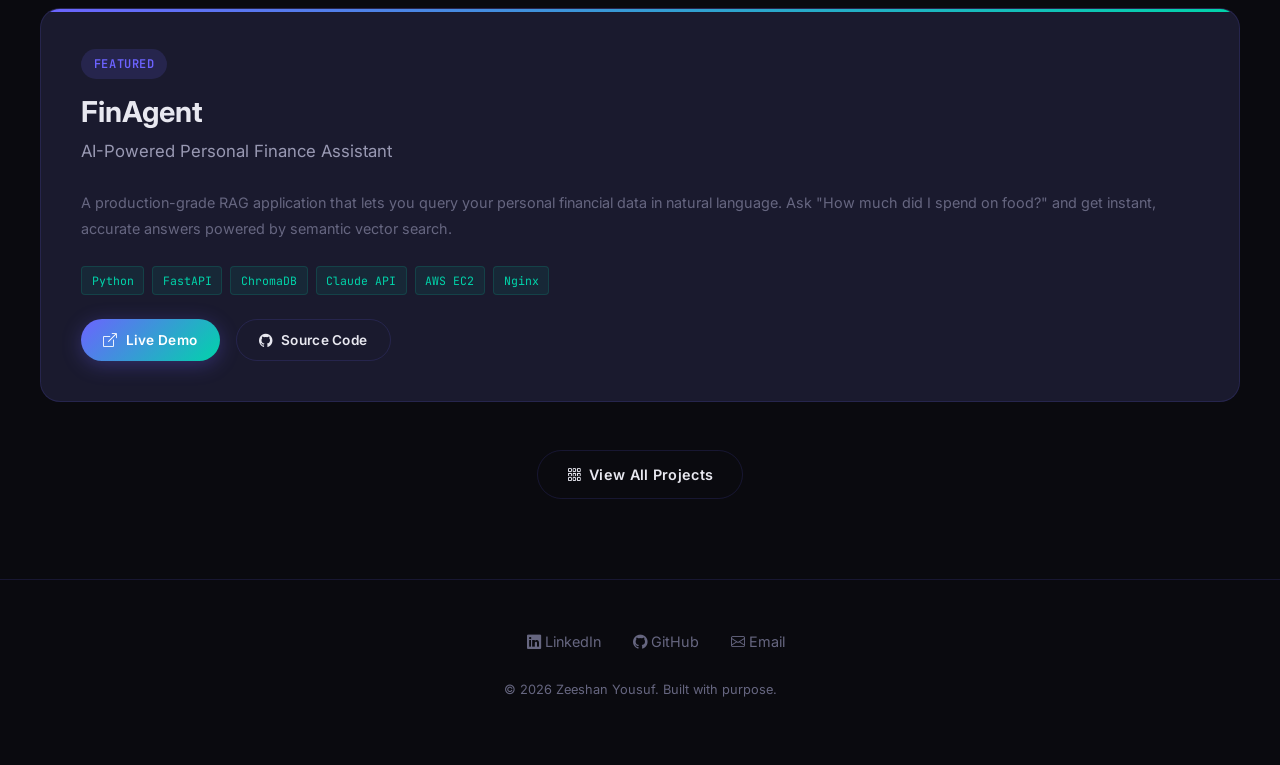
==== commit 708423a2: "updated the button text" ====
--- a/index.html
+++ b/index.html
@@ -26,7 +26,7 @@
     "name": "Zeeshan Yousuf",
     "url": "https://zeeshanyousuf.io",
     "jobTitle": "Senior Full Stack Engineer & Agentic AI Practitioner",
-    "email": "manoswati@gmail.com",
+    "email": "zeeshan@zeeshanyousuf.io",
     "sameAs": [
       "https://linkedin.com/in/zeeshanyousuf",
       "https://github.com/ZeeshanYousuf"
@@ -67,7 +67,7 @@
         <li><a href="index.html" class="active">Home</a></li>
         <li><a href="about.html">About</a></li>
         <li><a href="projects.html">Projects</a></li>
-        <li><a href="mailto:manoswati@gmail.com" class="btn btn-outline" style="padding: 0.4rem 1.2rem; font-size: 0.85rem;">Get in Touch</a></li>
+        <li><a href="mailto:zeeshan@zeeshanyousuf.io" class="btn btn-outline" style="padding: 0.4rem 1.2rem; font-size: 0.85rem;">Get in Touch</a></li>
       </ul>
     </div>
   </nav>
@@ -86,7 +86,7 @@
         </p>
         <div class="hero-cta">
           <a href="about.html" class="btn btn-primary">
-            <i class="bi bi-file-earmark-person"></i> View Resume
+            <i class="bi bi-file-earmark-person"></i> About Me
           </a>
           <a href="projects.html" class="btn btn-outline">
             <i class="bi bi-code-slash"></i> See Projects
@@ -231,7 +231,7 @@
       <ul class="footer-links">
         <li><a href="https://linkedin.com/in/zeeshanyousuf" target="_blank"><i class="bi bi-linkedin"></i> LinkedIn</a></li>
         <li><a href="https://github.com/ZeeshanYousuf" target="_blank"><i class="bi bi-github"></i> GitHub</a></li>
-        <li><a href="mailto:manoswati@gmail.com"><i class="bi bi-envelope"></i> Email</a></li>
+        <li><a href="mailto:zeeshan@zeeshanyousuf.io"><i class="bi bi-envelope"></i> Email</a></li>
       </ul>
       <p class="footer-copy">&copy; 2026 Zeeshan Yousuf. Built with purpose.</p>
     </div>
